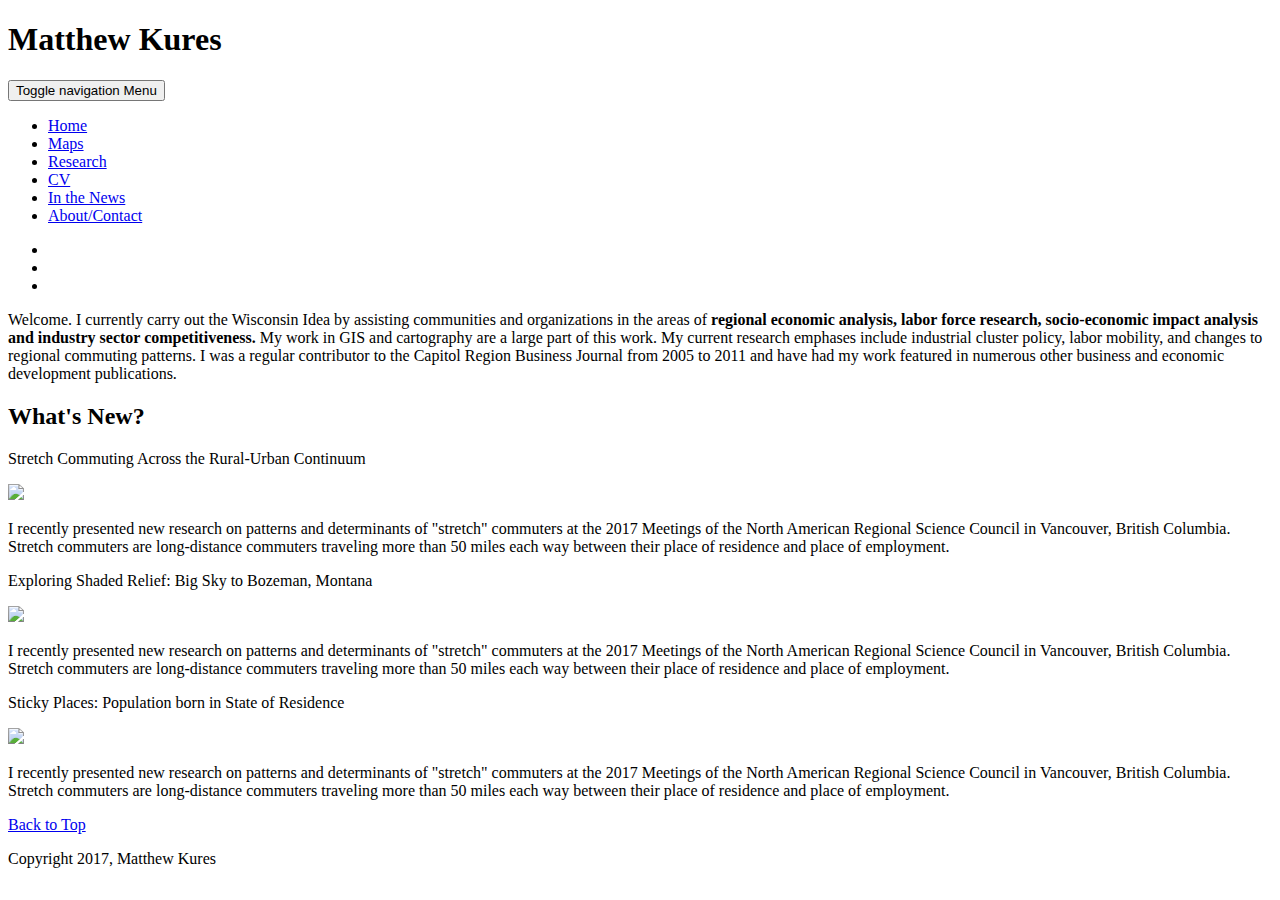
==== index.html @ 879fa11e "Add files via upload" ====
<!DOCTYPE html>
<html lang="en">

  <head>

    <meta charset="utf-8">
    <title>Matthew Kures | Portfolio</title>

    <link href="css/bootstrap.min.css" rel="stylesheet">
    <link rel="stylesheet" href="fonts/font-awesome/css/font-awesome.min.css">
    <link rel="stylesheet" href="css/style.css">

  </head>

  <body>
   
    <!--row1-->
    <div class = "container" >
        <div class= "row">
         <div class = "col-md-9 col-xs-6">
           <h1>Matthew <strong> Kures</strong></h1>
         </div>
        </div> 
    </div>
    
    <nav class="navbar navbar-default">
      <div class="container">
        <div class = "row">
          <div class="navbar-header">
          <button type="button" class="navbar-toggle collapsed" data-toggle="collapse" data-target="#navbar" aria-expanded="false" aria-controls="navbar">
				<span class="sr-only">Toggle navigation</span> <!-- Used for screen readers for accessibility -->
				<span class="glyphicon glyphicon-menu-hamburger"></span>
				<span class="menu"> Menu</span>
          </button> <!-- Hamburger button for smaller devices -->
        </div>
        <div id="navbar" class="navbar-collapse collapse">
           <ul class="nav navbar-nav navbar-left">
             <li> <a href="index.html">Home</a></li>
             <li> <a href="maps.html">Maps</a></li>
             <li><a href="research.html">Research </a></li>
             <li><a href="#contact">CV</a></li>
             <li><a href="#contact">In the News</a></li>
             <li><a href="#contact">About/Contact</a></li>
           </ul>
            
           <ul class="nav navbar-nav navbar-right">
             <li class="list-inline-item">
                <a href="#">
                   <span class="fa-stack fa-lg">
                      <i class="fa fa-circle fa-stack-2x"></i>
                      <i class="fa fa-twitter fa-stack-1x fa-inverse"></i>
                   </span>
                </a>
             </li>
             <li class="list-inline-item">
                <a href="https://www.linkedin.com/in/matthew-kures-a16b294/">
                   <span class="fa-stack fa-lg">
                      <i class="fa fa-circle fa-stack-2x"></i>
                      <i class="fa fa-linkedin fa-stack-1x fa-inverse"></i>
                   </span>
                </a>
             </li>
             <li class="list-inline-item">
                <a href="#">
                   <span class="fa-stack fa-lg">
                      <i class="fa fa-circle fa-stack-2x"></i>
                      <i class="fa fa-instagram fa-stack-1x fa-inverse"></i>
                   </span>
                </a>
             </li>
            </ul>
        </div><!--/.nav-collapse -->
      </div>
          </div>
    </nav>
    
    <div class="container">
      <div class = "row">
        <div class = "col-md-12 col-xs-6">
             <p class="about-paragraph"> Welcome. I currently carry out the Wisconsin Idea by assisting communities and organizations in the areas of <strong>regional economic analysis, labor force research, socio-economic impact analysis and industry sector competitiveness.</strong>  My work in GIS and cartography are a large part of this work.  My current research emphases include industrial cluster policy, labor mobility, and changes to regional commuting patterns. I was a regular contributor to the Capitol Region Business Journal from 2005 to 2011 and have had my work featured in numerous other business and economic development publications. </p>
        </div>
      </div>
      
        <div class = "row">
            <div class = "col-md-12 col-xs-6">
                <h2>What's New?</h2>
            </div>
        </div>
        
        <div class = "row">
          <div class = "col-md-4 col-xs-6">
             <p class = "item-header">Stretch Commuting Across the Rural-Urban Continuum</p>
              <a href="assets/maps_tract.png"> <img src="assets/maps_tract.png" class="img-responsive"></a>
              <p class = "item-desc"> I recently presented new research on patterns and determinants of "stretch" commuters at the 2017 Meetings of the North American Regional Science Council in Vancouver, British Columbia. Stretch commuters are long-distance commuters traveling more than 50 miles each way between their place of residence and place of employment.  </p>
          </div>
          <div class = "col-md-4 col-xs-6">
               <p class = "item-header">Exploring Shaded Relief: Big Sky to Bozeman, Montana</p>  
              <img src="assets/lab2_mattkures.png" class="img-responsive">
              <p class = "item-desc"> I recently presented new research on patterns and determinants of "stretch" commuters at the 2017 Meetings of the North American Regional Science Council in Vancouver, British Columbia. Stretch commuters are long-distance commuters traveling more than 50 miles each way between their place of residence and place of employment.  </p>
           </div>
             <div class = "col-md-4 col-xs-6">
                <p class = "item-header">Sticky Places: Population born in State of Residence </p>       
                <img src="assets/us_county_born_instate_2010_2014.png" class="img-responsive">
                 <p class = "item-desc"> I recently presented new research on patterns and determinants of "stretch" commuters at the 2017 Meetings of the North American Regional Science Council in Vancouver, British Columbia. Stretch commuters are long-distance commuters traveling more than 50 miles each way between their place of residence and place of employment.  </p>
              </div>
         </div>      
        
        <div class = "row">
            <footer>
               <a href = "index.html"> Back to Top </a>
              <p class= "item-desc">Copyright 2017, Matthew Kures </p>
             </footer>
        </div>
        
       </div> 
    
	<!--put your external script links here-->
		<script type="text/javascript" src="lib/jquery-1.11.3.min.js"></script>
		<script type="text/javascript" src="lib/bootstrap.min.js"></script>
    
    </body>
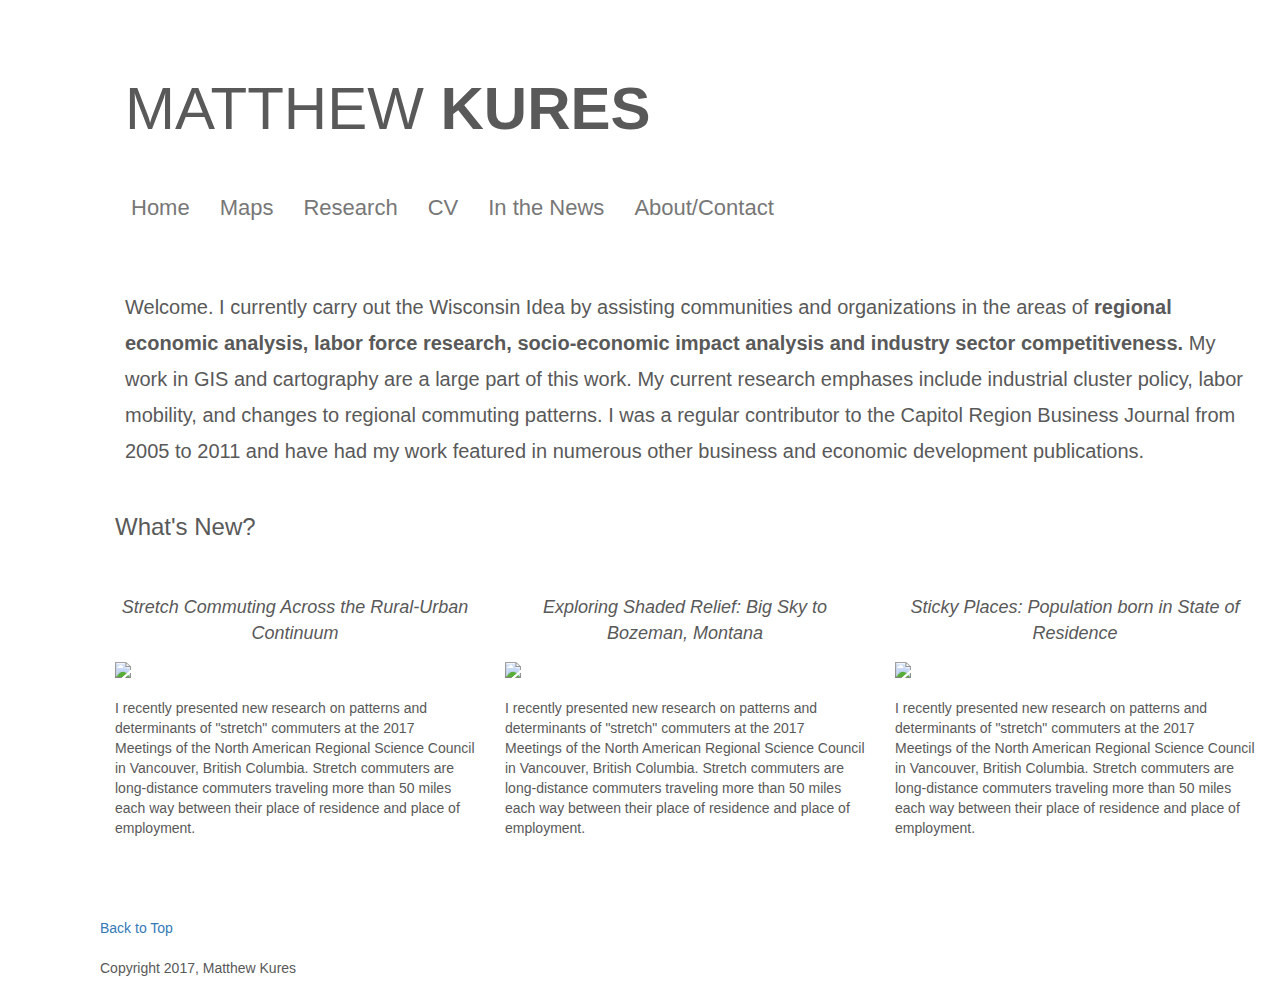
==== commit c89a0c98: "Add files via upload" ====
--- a/index.html
+++ b/index.html
@@ -7,8 +7,8 @@
     <title>Matthew Kures | Portfolio</title>
 
     <link href="css/bootstrap.min.css" rel="stylesheet">
-    <link rel="stylesheet" href="fonts/font-awesome/css/font-awesome.min.css">
-    <link rel="stylesheet" href="css/style.css">
+    <link rel="stylesheet" href="/fonts/font-awesome/css/font-awesome.min.css">
+    <link rel="stylesheet" href="/css/style.css">
 
   </head>
 
--- a/css/style.css
+++ b/css/style.css
@@ -0,0 +1,82 @@
+body {
+ 
+  color: black;
+  }
+
+h1 {
+  padding-right: 30px;
+  padding-left: 10px;
+  padding-bottom: 30px;
+  font-size: 60px;
+  vertical-align: middle;
+  text-decoration: none;
+  text-transform: uppercase;
+  color: #595959;
+}
+
+h2 {
+    font-family: 'Segoe UI', sans-serif;
+    padding-bottom: 45px;
+    font-size: 24px;
+    color: #595959;
+}
+
+.fa-stack {
+     color: #595959;
+   }
+
+.about-paragraph {
+  padding-left: 10px;
+  line-height: 1.8;
+  padding-top: 35px; 
+  padding-bottom: 15px;
+  font-size: 20px;
+  font-family: 'Segoe UI', sans-serif;
+  color: #595959;     
+}
+
+.item-header{
+  font-family: 'Segoe UI', sans-serif;
+  padding-bottom: 5px;
+  font-size: 18px;
+  font-style: italic;
+  text-align: center;
+  vertical-align: middle;
+  color: #595959;
+
+}
+
+.item-desc {
+  padding-top: 20px;
+  padding-bottom: 20px;
+  font-family: 'Segoe UI', sans-serif;
+  font-size: 14px;
+  text-align: left;
+  color: #595959; 
+}
+
+.navbar-default {
+  background-color: transparent;
+  border-color: white;
+  font-family: 'Segoe UI', sans-serif;
+  font-size: 22px;
+  font-style: normal;
+  }
+
+
+.list-inline-item {
+    font-size: 12px;
+}
+
+footer{
+    padding-top: 50px;
+}
+
+@media (min-width: 992px) {
+  body {
+    padding-top: 56px;
+    padding-left: 100px;
+    padding-right: 100px
+  }
+}
+
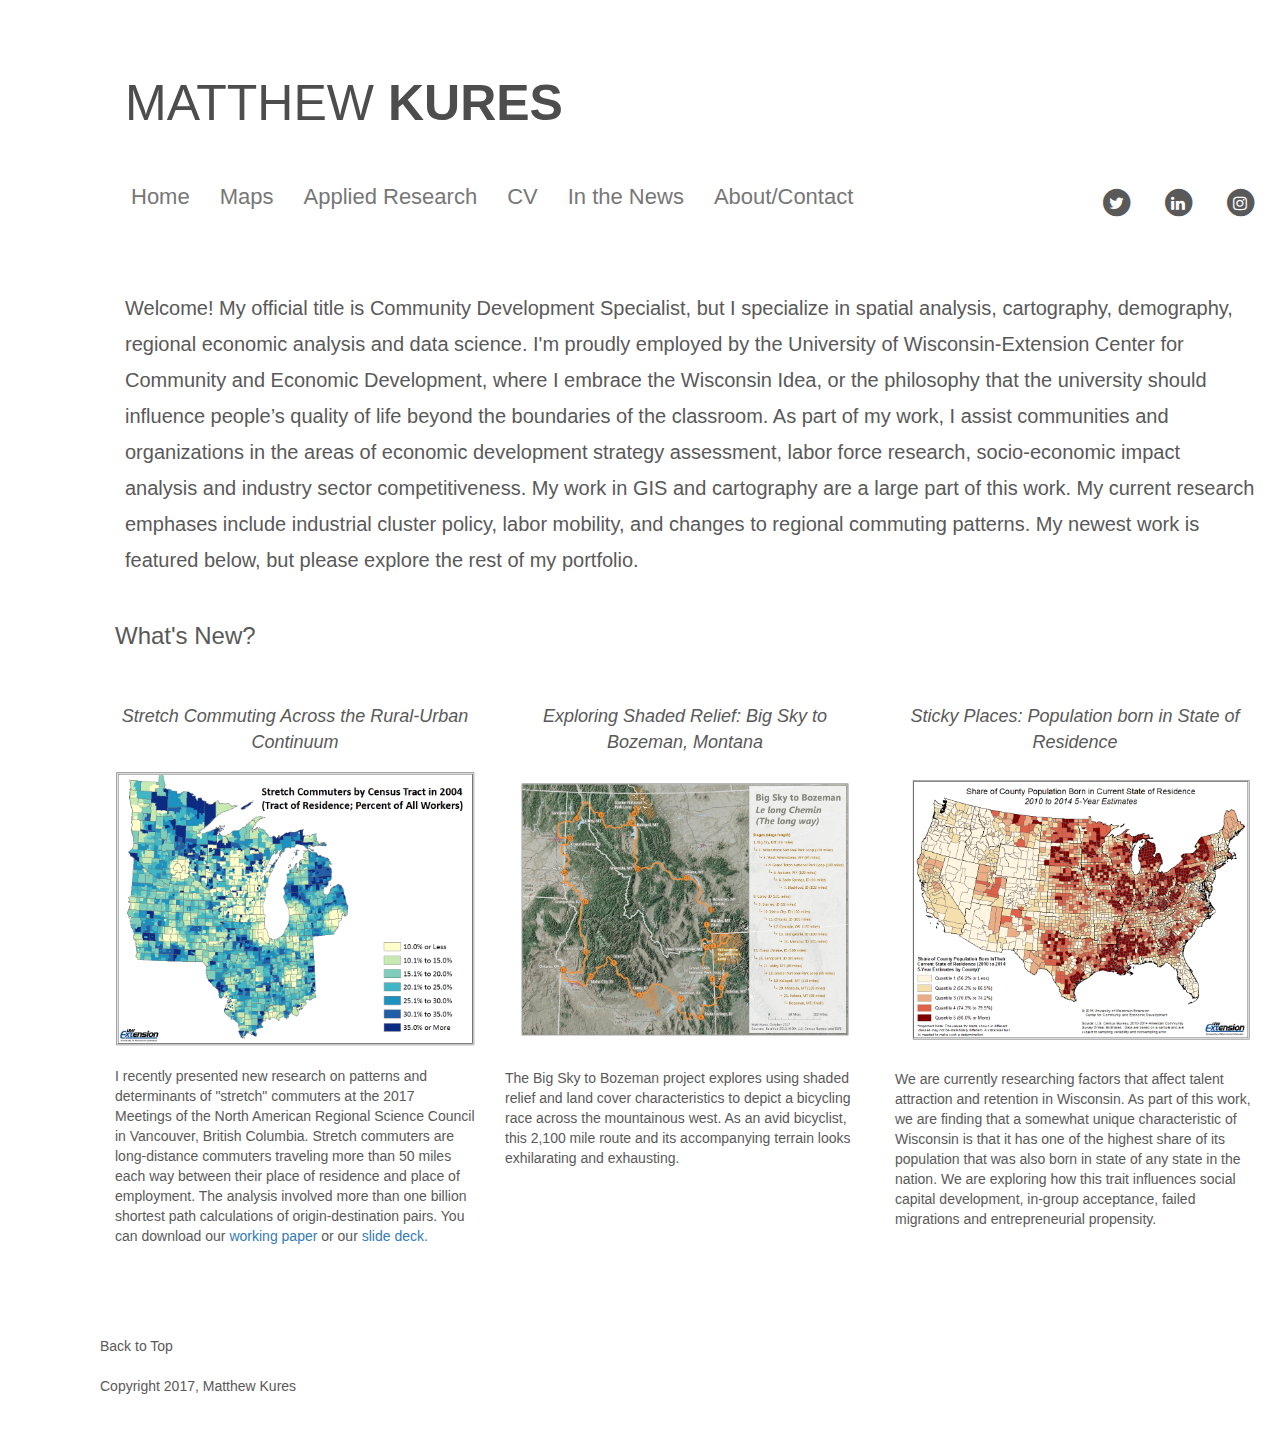
==== commit c9a5327c: "Add files via upload" ====
--- a/index.html
+++ b/index.html
@@ -7,45 +7,47 @@
     <title>Matthew Kures | Portfolio</title>
 
     <link href="css/bootstrap.min.css" rel="stylesheet">
-    <link rel="stylesheet" href="/fonts/font-awesome/css/font-awesome.min.css">
-    <link rel="stylesheet" href="/css/style.css">
+    <link rel="stylesheet" href="fonts/font-awesome/css/font-awesome.min.css">
+    <link rel="stylesheet" href="css/style.css">
 
   </head>
 
   <body>
    
-    <!--row1-->
+    <!--header-->
     <div class = "container" >
         <div class= "row">
-         <div class = "col-md-9 col-xs-6">
-           <h1>Matthew <strong> Kures</strong></h1>
+         <div class = "col-md-12 col-xs-12">
+           <h1>MATTHEW <strong> KURES</strong></h1>
          </div>
         </div> 
     </div>
     
+    <!--navbars-->
     <nav class="navbar navbar-default">
       <div class="container">
         <div class = "row">
           <div class="navbar-header">
           <button type="button" class="navbar-toggle collapsed" data-toggle="collapse" data-target="#navbar" aria-expanded="false" aria-controls="navbar">
-				<span class="sr-only">Toggle navigation</span> <!-- Used for screen readers for accessibility -->
+				<span class="sr-only">Toggle navigation</span> 
 				<span class="glyphicon glyphicon-menu-hamburger"></span>
 				<span class="menu"> Menu</span>
-          </button> <!-- Hamburger button for smaller devices -->
-        </div>
+          </button> 
+        </div> <!--navbar-header-->
         <div id="navbar" class="navbar-collapse collapse">
            <ul class="nav navbar-nav navbar-left">
              <li> <a href="index.html">Home</a></li>
              <li> <a href="maps.html">Maps</a></li>
-             <li><a href="research.html">Research </a></li>
-             <li><a href="#contact">CV</a></li>
-             <li><a href="#contact">In the News</a></li>
-             <li><a href="#contact">About/Contact</a></li>
+             <li><a href="research.html">Applied Research </a></li>
+             <li><a href="cv.html">CV</a></li>
+             <li><a href="news.html">In the News</a></li>
+             <li><a href="about.html">About/Contact</a></li>
            </ul>
-            
+           
+            <!--social media navbar-->
            <ul class="nav navbar-nav navbar-right">
              <li class="list-inline-item">
-                <a href="#">
+                <a href="https://twitter.com/MattKures">
                    <span class="fa-stack fa-lg">
                       <i class="fa fa-circle fa-stack-2x"></i>
                       <i class="fa fa-twitter fa-stack-1x fa-inverse"></i>
@@ -61,7 +63,7 @@
                 </a>
              </li>
              <li class="list-inline-item">
-                <a href="#">
+                <a href="https://www.instagram.com/mattkures/">
                    <span class="fa-stack fa-lg">
                       <i class="fa fa-circle fa-stack-2x"></i>
                       <i class="fa fa-instagram fa-stack-1x fa-inverse"></i>
@@ -69,45 +71,45 @@
                 </a>
              </li>
             </ul>
-        </div><!--/.nav-collapse -->
-      </div>
-          </div>
+        </div>  <!--navbars-->
+      </div><!--row-->
+     </div> <!--container-->
     </nav>
     
     <div class="container">
-      <div class = "row">
-        <div class = "col-md-12 col-xs-6">
-             <p class="about-paragraph"> Welcome. I currently carry out the Wisconsin Idea by assisting communities and organizations in the areas of <strong>regional economic analysis, labor force research, socio-economic impact analysis and industry sector competitiveness.</strong>  My work in GIS and cartography are a large part of this work.  My current research emphases include industrial cluster policy, labor mobility, and changes to regional commuting patterns. I was a regular contributor to the Capitol Region Business Journal from 2005 to 2011 and have had my work featured in numerous other business and economic development publications. </p>
+      <div class = "row"> <!--welcome row-->
+        <div class = "col-md-12 col-xs-12">
+             <p class="about-paragraph"> Welcome! My official title is Community Development Specialist, but I specialize in spatial analysis, cartography, demography, regional economic analysis and data science. I'm proudly employed by the University of Wisconsin-Extension Center for Community and Economic Development, where I embrace the Wisconsin Idea, or the philosophy that the university should influence people’s quality of life beyond the boundaries of the classroom. As part of my work, I assist communities and organizations in the areas of economic development strategy assessment, labor force research, socio-economic impact analysis and industry sector competitiveness. My work in GIS and cartography are a large part of this work. My current research emphases include industrial cluster policy, labor mobility, and changes to regional commuting patterns. My newest work is featured below, but please explore the rest of my portfolio.</p>
         </div>
-      </div>
+      </div><!--row-->
       
         <div class = "row">
-            <div class = "col-md-12 col-xs-6">
+            <div class = "col-md-12 col-xs-12">
                 <h2>What's New?</h2>
             </div>
         </div>
         
-        <div class = "row">
-          <div class = "col-md-4 col-xs-6">
+        <div class = "row"> <!--content-->
+          <div class = "col-md-4 col-xs-12">
              <p class = "item-header">Stretch Commuting Across the Rural-Urban Continuum</p>
               <a href="assets/maps_tract.png"> <img src="assets/maps_tract.png" class="img-responsive"></a>
-              <p class = "item-desc"> I recently presented new research on patterns and determinants of "stretch" commuters at the 2017 Meetings of the North American Regional Science Council in Vancouver, British Columbia. Stretch commuters are long-distance commuters traveling more than 50 miles each way between their place of residence and place of employment.  </p>
+              <p class = "item-desc"> I recently presented new research on patterns and determinants of "stretch" commuters at the 2017 Meetings of the North American Regional Science Council in Vancouver, British Columbia. Stretch commuters are long-distance commuters traveling more than 50 miles each way between their place of residence and place of employment. The analysis involved more than one billion shortest path calculations of origin-destination pairs. You can download our <a class = href = "assets/NARSC_kures_deller_conroy.pdf">working paper </a>  or our <a href = "assets/NARSC_kures_etal_2017_slides.pdf"> slide deck.</a></p>
           </div>
-          <div class = "col-md-4 col-xs-6">
+          <div class = "col-md-4 col-xs-12">
                <p class = "item-header">Exploring Shaded Relief: Big Sky to Bozeman, Montana</p>  
-              <img src="assets/lab2_mattkures.png" class="img-responsive">
-              <p class = "item-desc"> I recently presented new research on patterns and determinants of "stretch" commuters at the 2017 Meetings of the North American Regional Science Council in Vancouver, British Columbia. Stretch commuters are long-distance commuters traveling more than 50 miles each way between their place of residence and place of employment.  </p>
+              <a href="assets/lab2_mattkures.pdf"> <img src="assets/bigskybozeman.jpg" class="img-responsive"></a>
+              <p class = "item-desc"> The Big Sky to Bozeman project explores using shaded relief and land cover characteristics to depict a bicycling race across the mountainous west.  As an avid bicyclist, this 2,100 mile route and its accompanying terrain looks exhilarating and exhausting.</p>
            </div>
-             <div class = "col-md-4 col-xs-6">
+             <div class = "col-md-4 col-xs-12">
                 <p class = "item-header">Sticky Places: Population born in State of Residence </p>       
-                <img src="assets/us_county_born_instate_2010_2014.png" class="img-responsive">
-                 <p class = "item-desc"> I recently presented new research on patterns and determinants of "stretch" commuters at the 2017 Meetings of the North American Regional Science Council in Vancouver, British Columbia. Stretch commuters are long-distance commuters traveling more than 50 miles each way between their place of residence and place of employment.  </p>
+                <a href="assets/us_county_born_instate_2010_2014.pdf"><img src="assets/us_county_born_instate_2010_2014.png" class="img-responsive"></a>
+                 <p class = "item-desc"> We are currently researching factors that affect talent attraction and retention in Wisconsin. As part of this work, we are finding that a somewhat unique characteristic of Wisconsin is that it has one of the highest share of its population that was also born in state of any state in the nation.  We are exploring how this trait influences social capital development, in-group acceptance, failed migrations and entrepreneurial propensity. </p>
               </div>
-         </div>      
+         </div>   <!--content-->
         
         <div class = "row">
             <footer>
-               <a href = "index.html"> Back to Top </a>
+               <a class = "a-top" href = "index.html"> Back to Top </a>
               <p class= "item-desc">Copyright 2017, Matthew Kures </p>
              </footer>
         </div>
--- a/css/style.css
+++ b/css/style.css
@@ -7,12 +7,30 @@
   padding-right: 30px;
   padding-left: 10px;
   padding-bottom: 30px;
-  font-size: 60px;
+  font-size: 50px;
   vertical-align: middle;
   text-decoration: none;
-  text-transform: uppercase;
-  color: #595959;
+  color: #4d4d4d;
 }
+
+.a-top {
+    color: #595959;
+}
+
+.cv-link {
+    padding-bottom: 20px;
+}
+
+.single-column-header {
+    font-family: 'Segoe UI', sans-serif;
+    padding-top: 15px;
+    padding-bottom: 25px;
+    font-size: 24px;
+    color: #595959;
+    font-weight: bold;
+    
+}
+
 
 h2 {
     font-family: 'Segoe UI', sans-serif;
@@ -20,6 +38,7 @@
     font-size: 24px;
     color: #595959;
 }
+
 
 .fa-stack {
      color: #595959;
@@ -35,6 +54,28 @@
   color: #595959;     
 }
 
+.CV-header {
+  padding-top: 25px;
+  padding-bottom: 15px;
+  font-family: 'Segoe UI', sans-serif;
+  font-size: 14px;
+  font-weight: bold;
+  text-align: left;
+    color: #595959; 
+}
+
+ .CV-list {
+     line-height: 1.8;
+     margin-bottom: 5px;
+     color:#666666;
+     
+    
+}
+
+.list-space{
+    padding-bottom: 10px;
+}
+
 .item-header{
   font-family: 'Segoe UI', sans-serif;
   padding-bottom: 5px;
@@ -48,7 +89,7 @@
 
 .item-desc {
   padding-top: 20px;
-  padding-bottom: 20px;
+  padding-bottom: 30px;
   font-family: 'Segoe UI', sans-serif;
   font-size: 14px;
   text-align: left;
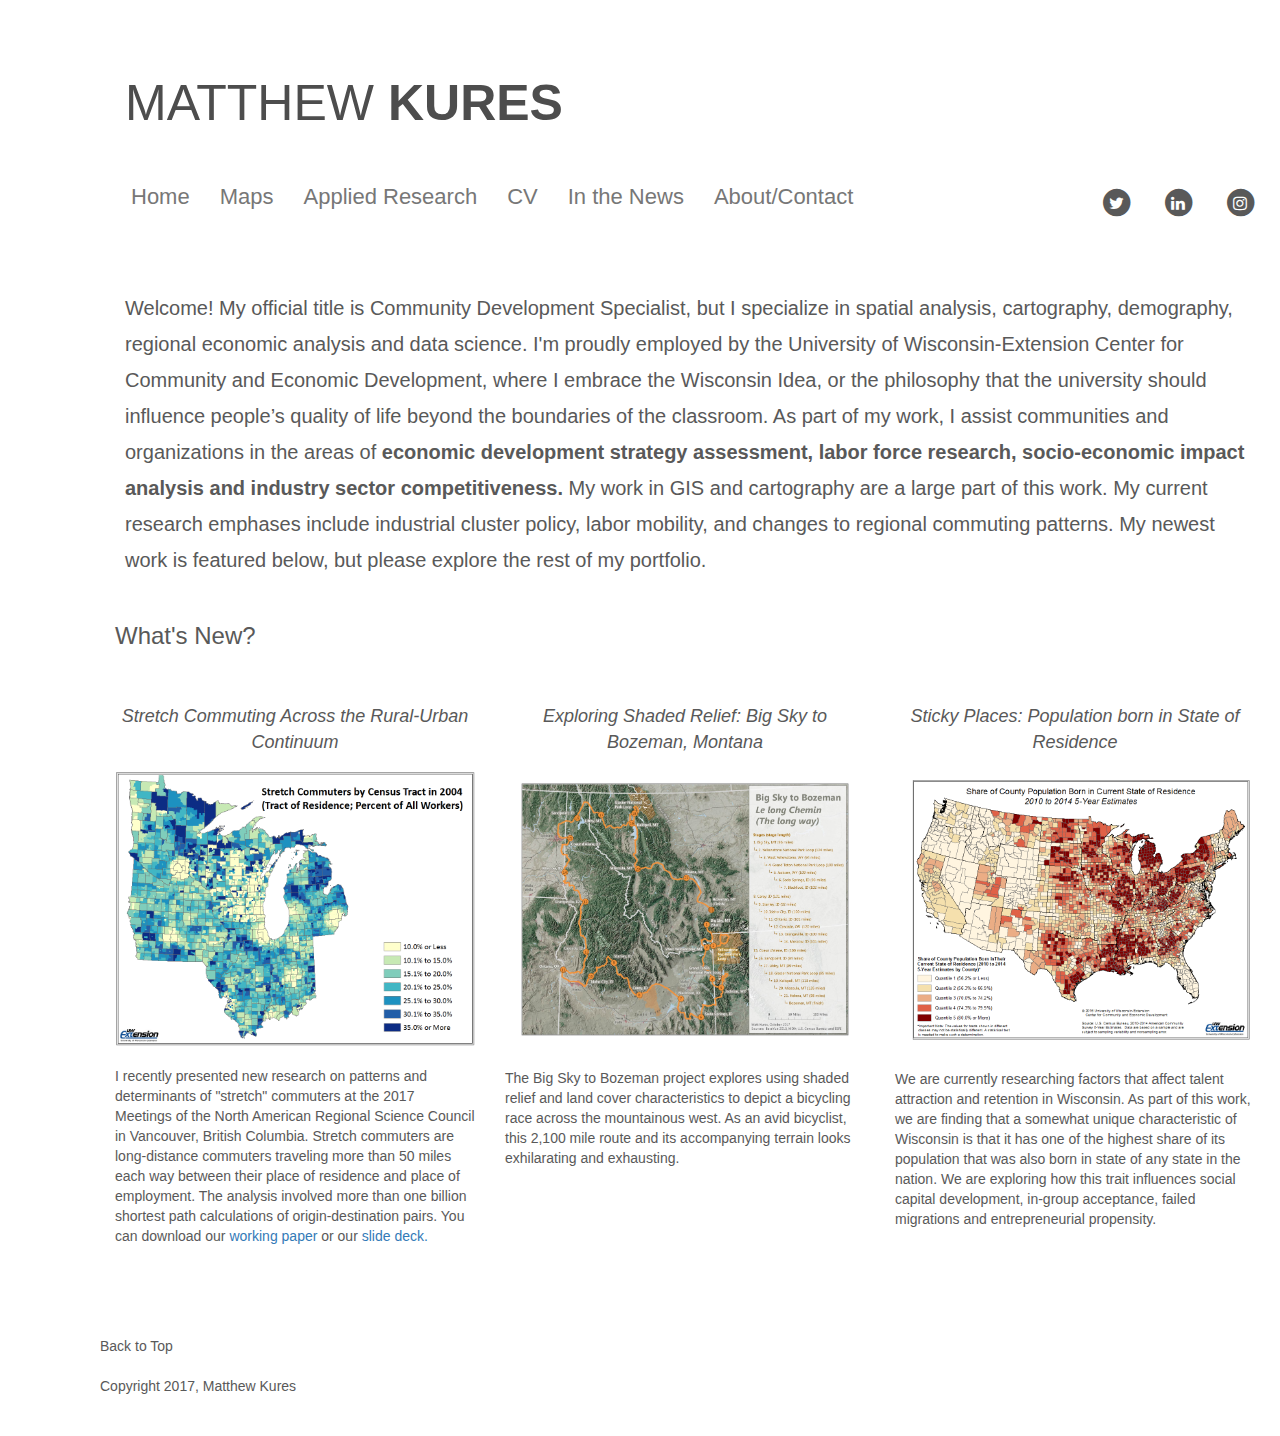
==== commit 7ff2070d: "Add files via upload" ====
--- a/index.html
+++ b/index.html
@@ -79,7 +79,7 @@
     <div class="container">
       <div class = "row"> <!--welcome row-->
         <div class = "col-md-12 col-xs-12">
-             <p class="about-paragraph"> Welcome! My official title is Community Development Specialist, but I specialize in spatial analysis, cartography, demography, regional economic analysis and data science. I'm proudly employed by the University of Wisconsin-Extension Center for Community and Economic Development, where I embrace the Wisconsin Idea, or the philosophy that the university should influence people’s quality of life beyond the boundaries of the classroom. As part of my work, I assist communities and organizations in the areas of economic development strategy assessment, labor force research, socio-economic impact analysis and industry sector competitiveness. My work in GIS and cartography are a large part of this work. My current research emphases include industrial cluster policy, labor mobility, and changes to regional commuting patterns. My newest work is featured below, but please explore the rest of my portfolio.</p>
+             <p class="about-paragraph"> Welcome! My official title is Community Development Specialist, but I specialize in spatial analysis, cartography, demography, regional economic analysis and data science. I'm proudly employed by the University of Wisconsin-Extension Center for Community and Economic Development, where I embrace the Wisconsin Idea, or the philosophy that the university should influence people’s quality of life beyond the boundaries of the classroom. As part of my work, I assist communities and organizations in the areas of <strong>economic development strategy assessment, labor force research, socio-economic impact analysis and industry sector competitiveness.</strong> My work in GIS and cartography are a large part of this work. My current research emphases include industrial cluster policy, labor mobility, and changes to regional commuting patterns. My newest work is featured below, but please explore the rest of my portfolio.</p>
         </div>
       </div><!--row-->
       
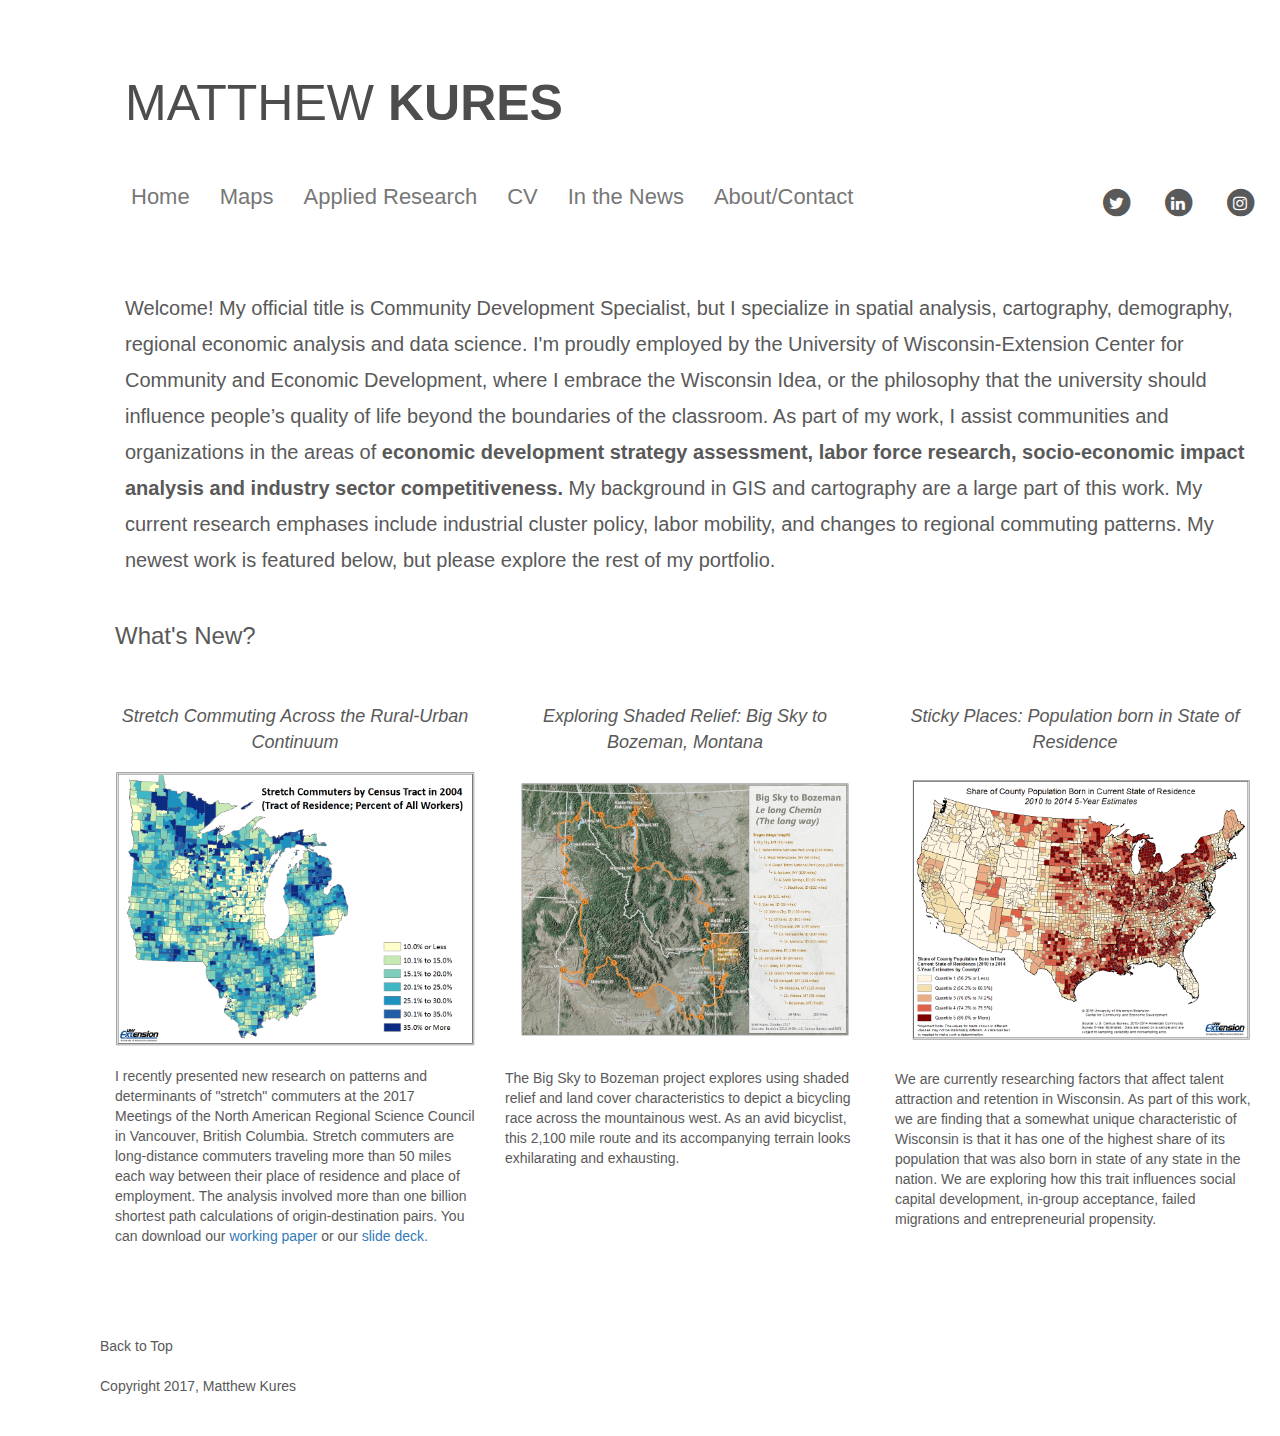
==== commit 9d8f670b: "Add files via upload" ====
--- a/index.html
+++ b/index.html
@@ -79,7 +79,7 @@
     <div class="container">
       <div class = "row"> <!--welcome row-->
         <div class = "col-md-12 col-xs-12">
-             <p class="about-paragraph"> Welcome! My official title is Community Development Specialist, but I specialize in spatial analysis, cartography, demography, regional economic analysis and data science. I'm proudly employed by the University of Wisconsin-Extension Center for Community and Economic Development, where I embrace the Wisconsin Idea, or the philosophy that the university should influence people’s quality of life beyond the boundaries of the classroom. As part of my work, I assist communities and organizations in the areas of <strong>economic development strategy assessment, labor force research, socio-economic impact analysis and industry sector competitiveness.</strong> My work in GIS and cartography are a large part of this work. My current research emphases include industrial cluster policy, labor mobility, and changes to regional commuting patterns. My newest work is featured below, but please explore the rest of my portfolio.</p>
+             <p class="about-paragraph"> Welcome! My official title is Community Development Specialist, but I specialize in spatial analysis, cartography, demography, regional economic analysis and data science. I'm proudly employed by the University of Wisconsin-Extension Center for Community and Economic Development, where I embrace the Wisconsin Idea, or the philosophy that the university should influence people’s quality of life beyond the boundaries of the classroom. As part of my work, I assist communities and organizations in the areas of <strong>economic development strategy assessment, labor force research, socio-economic impact analysis and industry sector competitiveness.</strong> My background in GIS and cartography are a large part of this work. My current research emphases include industrial cluster policy, labor mobility, and changes to regional commuting patterns. My newest work is featured below, but please explore the rest of my portfolio.</p>
         </div>
       </div><!--row-->
       
@@ -93,11 +93,11 @@
           <div class = "col-md-4 col-xs-12">
              <p class = "item-header">Stretch Commuting Across the Rural-Urban Continuum</p>
               <a href="assets/maps_tract.png"> <img src="assets/maps_tract.png" class="img-responsive"></a>
-              <p class = "item-desc"> I recently presented new research on patterns and determinants of "stretch" commuters at the 2017 Meetings of the North American Regional Science Council in Vancouver, British Columbia. Stretch commuters are long-distance commuters traveling more than 50 miles each way between their place of residence and place of employment. The analysis involved more than one billion shortest path calculations of origin-destination pairs. You can download our <a class = href = "assets/NARSC_kures_deller_conroy.pdf">working paper </a>  or our <a href = "assets/NARSC_kures_etal_2017_slides.pdf"> slide deck.</a></p>
+              <p class = "item-desc"> I recently presented new research on patterns and determinants of "stretch" commuters at the 2017 Meetings of the North American Regional Science Council in Vancouver, British Columbia. Stretch commuters are long-distance commuters traveling more than 50 miles each way between their place of residence and place of employment. The analysis involved more than one billion shortest path calculations of origin-destination pairs. You can download our <a class = a-topunder  href = "assets/NARSC_kures_deller_conroy.pdf">working paper </a>  or our <a class = a-topunder href = "assets/NARSC_kures_etal_2017_slides.pdf"> slide deck.</a></p>
           </div>
           <div class = "col-md-4 col-xs-12">
                <p class = "item-header">Exploring Shaded Relief: Big Sky to Bozeman, Montana</p>  
-              <a href="assets/lab2_mattkures.pdf"> <img src="assets/bigskybozeman.jpg" class="img-responsive"></a>
+              <a href="assets/lab2_mattkures.png"> <img src="assets/bigskybozeman.jpg" class="img-responsive"></a>
               <p class = "item-desc"> The Big Sky to Bozeman project explores using shaded relief and land cover characteristics to depict a bicycling race across the mountainous west.  As an avid bicyclist, this 2,100 mile route and its accompanying terrain looks exhilarating and exhausting.</p>
            </div>
              <div class = "col-md-4 col-xs-12">
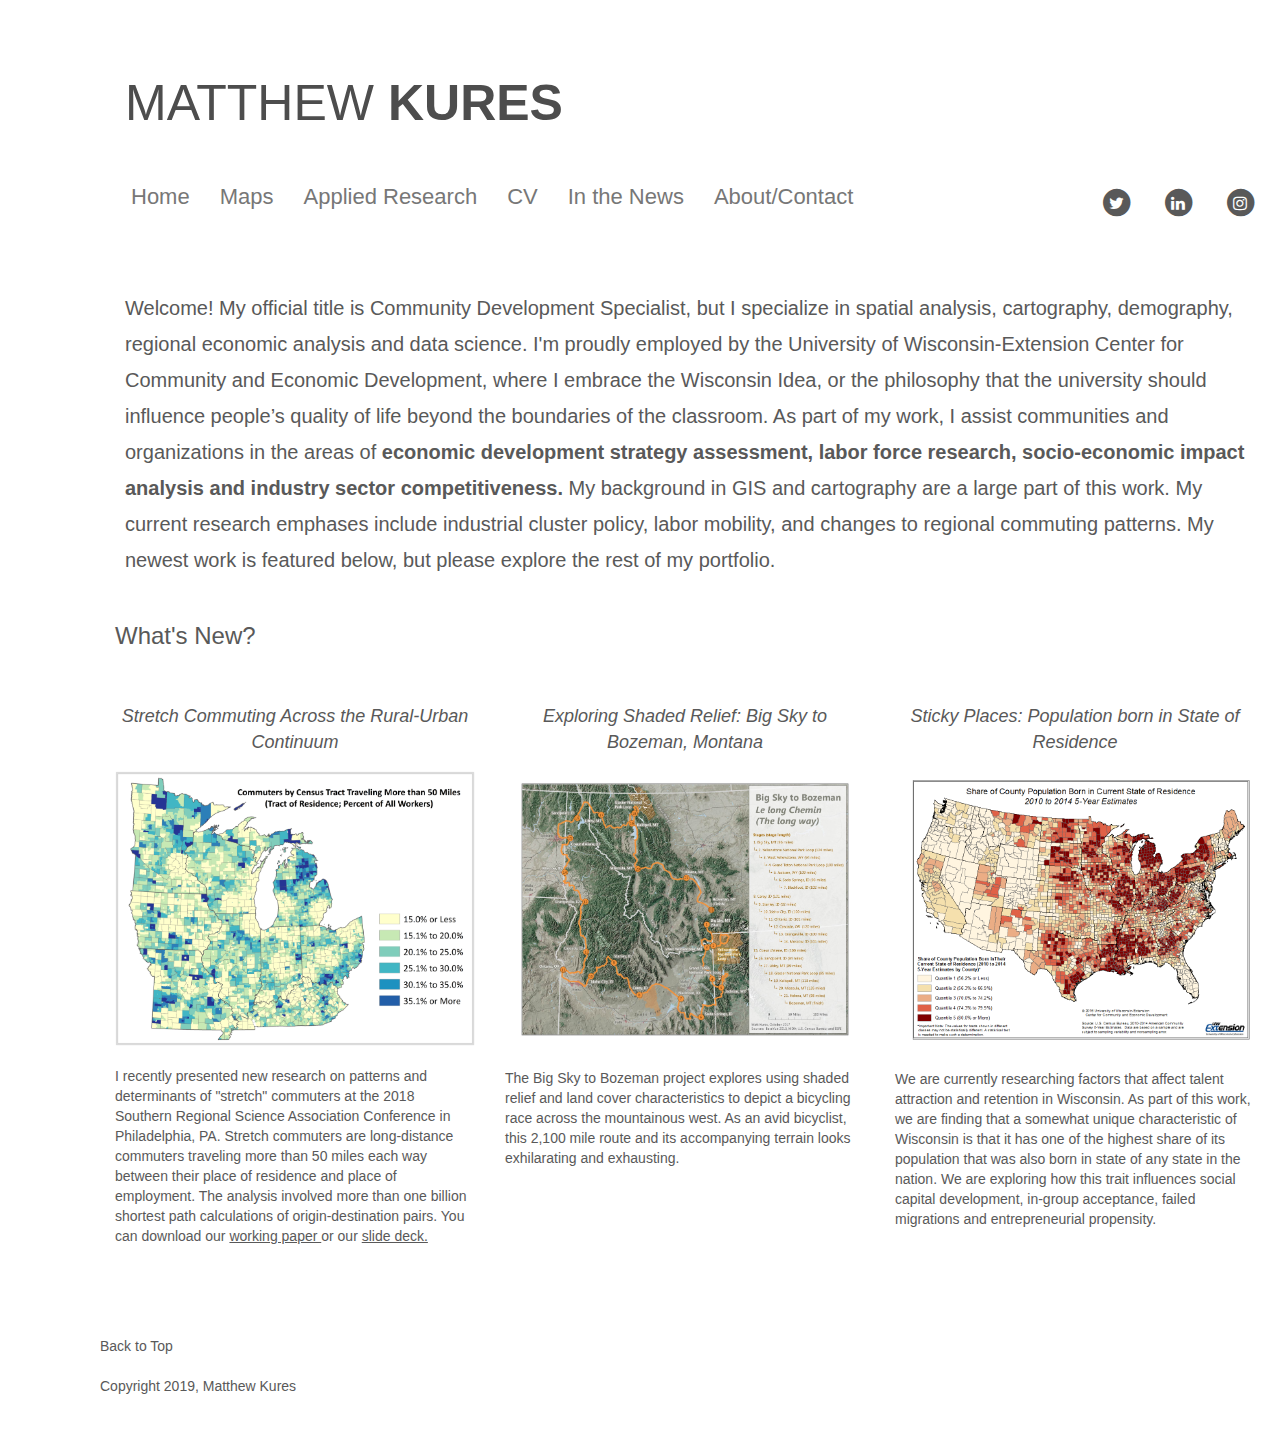
==== commit 85bbd075: "Add files via upload" ====
--- a/index.html
+++ b/index.html
@@ -93,7 +93,7 @@
           <div class = "col-md-4 col-xs-12">
              <p class = "item-header">Stretch Commuting Across the Rural-Urban Continuum</p>
               <a href="assets/maps_tract.png"> <img src="assets/maps_tract.png" class="img-responsive"></a>
-              <p class = "item-desc"> I recently presented new research on patterns and determinants of "stretch" commuters at the 2017 Meetings of the North American Regional Science Council in Vancouver, British Columbia. Stretch commuters are long-distance commuters traveling more than 50 miles each way between their place of residence and place of employment. The analysis involved more than one billion shortest path calculations of origin-destination pairs. You can download our <a class = a-topunder  href = "assets/NARSC_kures_deller_conroy.pdf">working paper </a>  or our <a class = a-topunder href = "assets/NARSC_kures_etal_2017_slides.pdf"> slide deck.</a></p>
+              <p class = "item-desc"> I recently presented new research on patterns and determinants of "stretch" commuters at the 2018 Southern Regional Science Association Conference in Philadelphia, PA. Stretch commuters are long-distance commuters traveling more than 50 miles each way between their place of residence and place of employment. The analysis involved more than one billion shortest path calculations of origin-destination pairs. You can download our <a class = a-topunder  href = "assets/SRSC_2018_kures_deller_conroy.pdf">working paper </a>  or our <a class = a-topunder href = "assets/SRSA_kures_etal_2018.pdf"> slide deck.</a></p>
           </div>
           <div class = "col-md-4 col-xs-12">
                <p class = "item-header">Exploring Shaded Relief: Big Sky to Bozeman, Montana</p>  
@@ -110,7 +110,7 @@
         <div class = "row">
             <footer>
                <a class = "a-top" href = "index.html"> Back to Top </a>
-              <p class= "item-desc">Copyright 2017, Matthew Kures </p>
+              <p class= "item-desc">Copyright 2019, Matthew Kures </p>
              </footer>
         </div>
         
--- a/css/style.css
+++ b/css/style.css
@@ -17,6 +17,10 @@
     color: #595959;
 }
 
+.a-topunder {
+    color: #595959;
+    text-decoration: underline;
+}
 .cv-link {
     padding-bottom: 20px;
 }
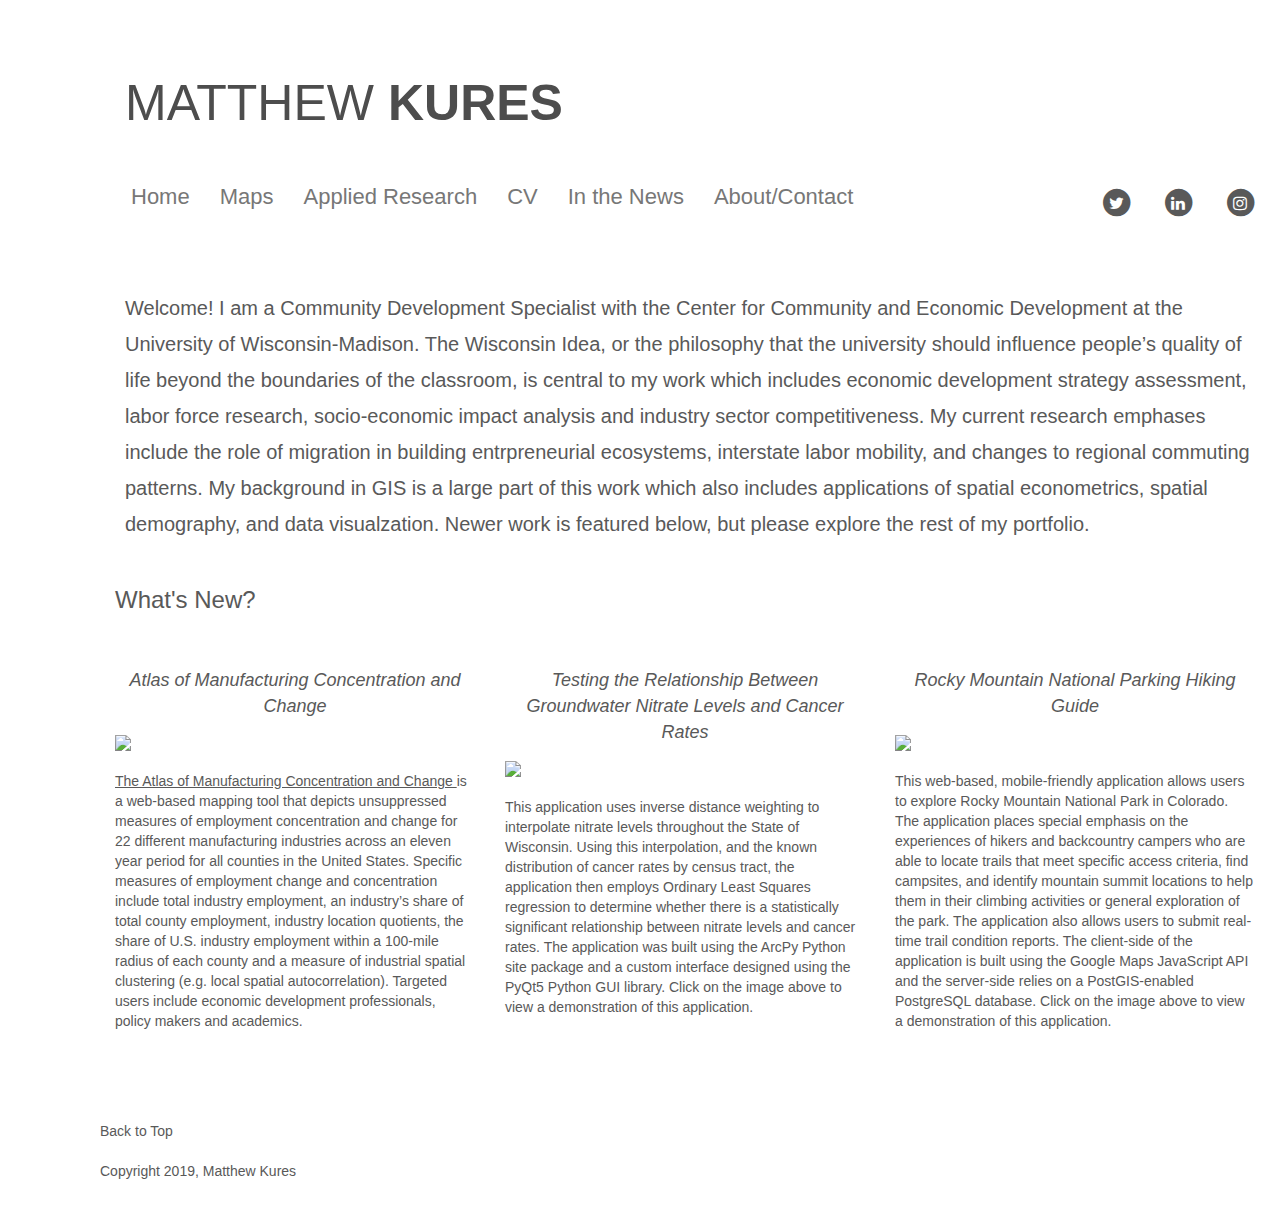
==== commit b1289373: "Add files via upload" ====
--- a/index.html
+++ b/index.html
@@ -79,7 +79,7 @@
     <div class="container">
       <div class = "row"> <!--welcome row-->
         <div class = "col-md-12 col-xs-12">
-             <p class="about-paragraph"> Welcome! My official title is Community Development Specialist, but I specialize in spatial analysis, cartography, demography, regional economic analysis and data science. I'm proudly employed by the University of Wisconsin-Extension Center for Community and Economic Development, where I embrace the Wisconsin Idea, or the philosophy that the university should influence people’s quality of life beyond the boundaries of the classroom. As part of my work, I assist communities and organizations in the areas of <strong>economic development strategy assessment, labor force research, socio-economic impact analysis and industry sector competitiveness.</strong> My background in GIS and cartography are a large part of this work. My current research emphases include industrial cluster policy, labor mobility, and changes to regional commuting patterns. My newest work is featured below, but please explore the rest of my portfolio.</p>
+             <p class="about-paragraph"> Welcome! I am a Community Development Specialist with the Center for Community and Economic Development at the University of Wisconsin-Madison. The Wisconsin Idea, or the philosophy that the university should influence people’s quality of life beyond the boundaries of the classroom, is central to my work which includes economic development strategy assessment, labor force research, socio-economic impact analysis and industry sector competitiveness.  My current research emphases include the role of migration in building entrpreneurial ecosystems, interstate labor mobility, and changes to regional commuting patterns. My background in GIS is a large part of this work which also includes applications of spatial econometrics, spatial demography, and data visualzation. Newer work is featured below, but please explore the rest of my portfolio.</p>
         </div>
       </div><!--row-->
       
@@ -91,19 +91,19 @@
         
         <div class = "row"> <!--content-->
           <div class = "col-md-4 col-xs-12">
-             <p class = "item-header">Stretch Commuting Across the Rural-Urban Continuum</p>
-              <a href="assets/maps_tract.png"> <img src="assets/maps_tract.png" class="img-responsive"></a>
-              <p class = "item-desc"> I recently presented new research on patterns and determinants of "stretch" commuters at the 2018 Southern Regional Science Association Conference in Philadelphia, PA. Stretch commuters are long-distance commuters traveling more than 50 miles each way between their place of residence and place of employment. The analysis involved more than one billion shortest path calculations of origin-destination pairs. You can download our <a class = a-topunder  href = "assets/SRSC_2018_kures_deller_conroy.pdf">working paper </a>  or our <a class = a-topunder href = "assets/SRSA_kures_etal_2018.pdf"> slide deck.</a></p>
+             <p class = "item-header">Atlas of Manufacturing Concentration and Change</p>
+              <a href="https://aspoonfulweighsaton16.github.io/atlas/index.html" target= _blank> <img src="assets/atlas.png" class="img-responsive" ></a>
+              <p class = "item-desc"> <a class = a-topunder href= "https://aspoonfulweighsaton16.github.io/atlas/index.html" target = _blank>The Atlas of Manufacturing Concentration and Change </a> is a web-based mapping tool that depicts unsuppressed measures of employment concentration and change for 22 different manufacturing industries across an eleven year period for all counties in the United States. Specific measures of employment change and concentration include total industry employment, an industry’s share of total county employment, industry location quotients, the share of U.S. industry employment within a 100-mile radius of each county and a measure of industrial spatial clustering (e.g. local spatial autocorrelation). Targeted users include economic development professionals, policy makers and academics. </p>
           </div>
           <div class = "col-md-4 col-xs-12">
-               <p class = "item-header">Exploring Shaded Relief: Big Sky to Bozeman, Montana</p>  
-              <a href="assets/lab2_mattkures.png"> <img src="assets/bigskybozeman.jpg" class="img-responsive"></a>
-              <p class = "item-desc"> The Big Sky to Bozeman project explores using shaded relief and land cover characteristics to depict a bicycling race across the mountainous west.  As an avid bicyclist, this 2,100 mile route and its accompanying terrain looks exhilarating and exhausting.</p>
+               <p class = "item-header">Testing the Relationship Between Groundwater Nitrate Levels and Cancer Rates</p>  
+              <a href="https://www.youtube.com/watch?v=2gPQhTNGC4U&t=70s" target=_blank> <img src="assets/nitrate.png" class="img-responsive"></a>
+              <p class = "item-desc"> This application uses inverse distance weighting to interpolate nitrate levels throughout the State of Wisconsin. Using this interpolation, and the known distribution of cancer rates by census tract, the application then employs Ordinary Least Squares regression to determine whether there is a statistically significant relationship between nitrate levels and cancer rates. The application was built using the ArcPy Python site package and a custom interface designed using the PyQt5 Python GUI library. Click on the image above to view a demonstration of this application. </p>
            </div>
              <div class = "col-md-4 col-xs-12">
-                <p class = "item-header">Sticky Places: Population born in State of Residence </p>       
-                <a href="assets/us_county_born_instate_2010_2014.pdf"><img src="assets/us_county_born_instate_2010_2014.png" class="img-responsive"></a>
-                 <p class = "item-desc"> We are currently researching factors that affect talent attraction and retention in Wisconsin. As part of this work, we are finding that a somewhat unique characteristic of Wisconsin is that it has one of the highest share of its population that was also born in state of any state in the nation.  We are exploring how this trait influences social capital development, in-group acceptance, failed migrations and entrepreneurial propensity. </p>
+                <p class = "item-header">Rocky Mountain National Parking Hiking Guide</p>       
+                <a href="https://www.youtube.com/watch?v=k6tRbKowxpQ" target =_blank><img src="assets/park.png" class="img-responsive"></a>
+                 <p class = "item-desc">This web-based, mobile-friendly application allows users to explore Rocky Mountain National Park in Colorado. The application places special emphasis on the experiences of hikers and backcountry campers who are able to locate trails that meet specific access criteria, find campsites, and identify mountain summit locations to help them in their climbing activities or general exploration of the park.  The application also allows users to submit real-time trail condition reports.  The client-side of the application is built using the Google Maps JavaScript API and the server-side relies on a PostGIS-enabled PostgreSQL database. Click on the image above to view a demonstration of this application. </p>
               </div>
          </div>   <!--content-->
         
